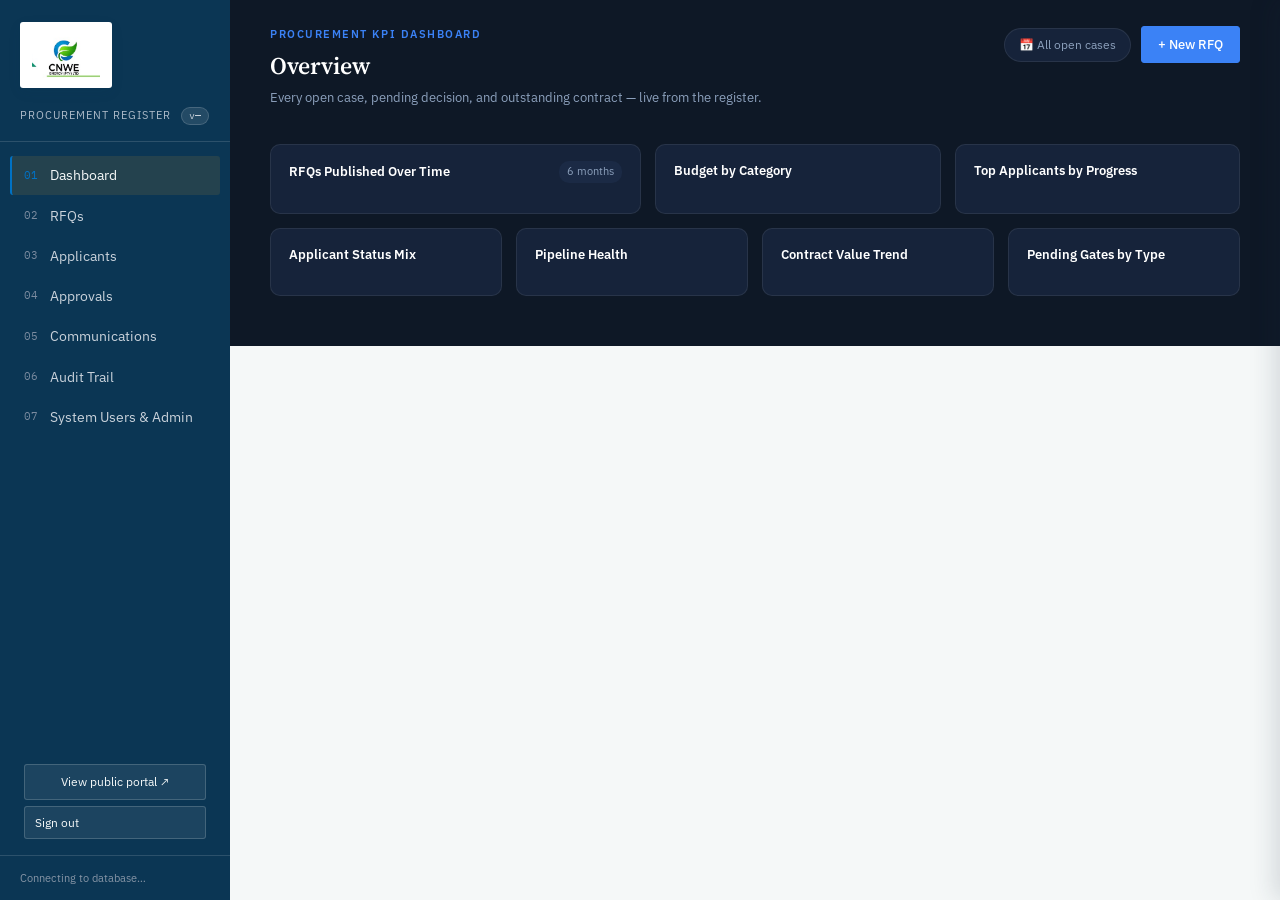
==== admin.html @ 1e057245 "Add files via upload" ====
<!DOCTYPE html>
<!-- RFQ Hub — version 2.5.0 (2026-08-01). See VERSION_INFO in the script for the full changelog. -->
<html lang="en">
<head>
<meta charset="UTF-8">
<meta name="viewport" content="width=device-width, initial-scale=1.0">
<link rel="preconnect" href="https://fonts.googleapis.com">
<link href="https://fonts.googleapis.com/css2?family=Source+Serif+4:opsz,wght@8..60,400;8..60,600;8..60,700&family=IBM+Plex+Sans:wght@400;500;600&family=IBM+Plex+Mono:wght@400;500&display=swap" rel="stylesheet">
<link rel="stylesheet" href="styles.css">
<link rel="manifest" href="manifest.json">
<link rel="icon" href="favicon-32.png">
<link rel="apple-touch-icon" href="apple-touch-icon.png">
<meta name="theme-color" content="#0B3654">
<title>CNWE Energy (Pty) Ltd — Admin Console</title>
</head>
<body>

<div id="app">
  <div class="sidebar" id="sidebar">
    <div class="brand">
      <div class="logo-plate"><img src="[data-uri]" alt="CNWE Energy logo"></div>
      <div class="sub">Procurement Register <span class="version-badge" id="version-badge" title="Loading changelog…">v—</span></div>
    </div>
    <nav class="tabs" id="tabs">
      <div class="tab active" data-view="dashboard"><span class="num">01</span><span class="label">Dashboard</span></div>
      <div class="tab" data-view="rfqs"><span class="num">02</span><span class="label">RFQs</span></div>
      <div class="tab" data-view="applicants"><span class="num">03</span><span class="label">Applicants</span></div>
      <div class="tab" data-view="approvals"><span class="num">04</span><span class="label">Approvals</span></div>
      <div class="tab" data-view="comms"><span class="num">05</span><span class="label">Communications</span></div>
      <div class="tab" data-view="audit"><span class="num">06</span><span class="label">Audit Trail</span></div>
      <div class="tab" data-view="employees"><span class="num">07</span><span class="label">System Users &amp; Admin</span></div>
    </nav>
    <div class="role-toggle">
      <a id="btn-public" href="index.html" target="_blank" rel="noopener" style="display:block; text-align:center; text-decoration:none;">View public portal ↗</a>
      <button id="install-btn-sidebar" style="display:none; margin-top:6px;" onclick="triggerInstall()">📥 Install as desktop app</button>
      <button id="btn-signout" style="margin-top:6px;">Sign out</button>
    </div>
    <div class="sidebar-foot" id="sidebar-foot">Connecting to database…</div>
  </div>

  <main id="admin-main">

    <!-- DASHBOARD -->
    <section class="view active" id="view-dashboard">
      <div class="kpi-dash">
        <div class="kd-topbar">
          <div>
            <div class="kd-eyebrow">Procurement KPI Dashboard</div>
            <h2 class="kd-title">Overview</h2>
            <div class="kd-desc">Every open case, pending decision, and outstanding contract — live from the register.</div>
          </div>
          <div style="display:flex; align-items:center; gap:10px;">
            <span class="kd-chip">📅 All open cases</span>
            <button class="btn gold" onclick="openNewRfq()">+ New RFQ</button>
          </div>
        </div>

        <div class="kd-stats" id="kd-stats"></div>

        <div class="kd-grid">
          <div class="kd-panel">
            <div class="kd-panel-head"><h4>RFQs Published Over Time</h4><span class="kd-tag">6 months</span></div>
            <div id="kd-bars"></div>
          </div>
          <div class="kd-panel">
            <div class="kd-panel-head"><h4>Budget by Category</h4></div>
            <div id="kd-donut1"></div>
          </div>
          <div class="kd-panel">
            <div class="kd-panel-head"><h4>Top Applicants by Progress</h4></div>
            <div id="kd-rank"></div>
          </div>
        </div>

        <div class="kd-grid2">
          <div class="kd-panel">
            <div class="kd-panel-head"><h4>Applicant Status Mix</h4></div>
            <div id="kd-donut2"></div>
          </div>
          <div class="kd-panel">
            <div class="kd-panel-head"><h4>Pipeline Health</h4></div>
            <div id="kd-gauge"></div>
          </div>
          <div class="kd-panel">
            <div class="kd-panel-head"><h4>Contract Value Trend</h4></div>
            <div id="kd-line"></div>
          </div>
          <div class="kd-panel">
            <div class="kd-panel-head"><h4>Pending Gates by Type</h4></div>
            <div id="kd-minibar"></div>
          </div>
        </div>
      </div>
    </section>

    <!-- RFQs -->
    <section class="view" id="view-rfqs">
      <div class="page-head">
        <div>
          <div class="eyebrow">Register</div>
          <h1>Requests for quotation</h1>
          <div class="desc">Each RFQ carries a controlled status — nothing here is free text.</div>
        </div>
        <button class="btn gold" onclick="openNewRfq()">+ New RFQ</button>
      </div>
      <div class="panel">
        <div class="panel-body" style="padding:0;">
          <table id="rfq-table"></table>
        </div>
      </div>
    </section>

    <!-- APPLICANTS (kanban) -->
    <section class="view" id="view-applicants">
      <div class="page-head">
        <div>
          <div class="eyebrow">Case pipeline</div>
          <h1>Applicant pipeline</h1>
          <div class="desc">Applicants move stage by stage — no one skips a gate without a recorded approval.</div>
        </div>
        <select id="rfq-filter" style="width:auto;" onchange="renderApplicants()"></select>
      </div>
      <div class="kanban-scroll">
        <div class="kanban" id="kanban"></div>
      </div>
    </section>

    <!-- APPROVALS -->
    <section class="view" id="view-approvals">
      <div class="page-head">
        <div>
          <div class="eyebrow">Decision gates</div>
          <h1>Approvals awaiting a decision-maker</h1>
          <div class="desc">The system can flag missing information and calculate scores — it never decides a winner on its own.</div>
        </div>
      </div>
      <div id="approvals-list"></div>
    </section>

    <!-- COMMUNICATIONS -->
    <section class="view" id="view-comms">
      <div class="page-head">
        <div>
          <div class="eyebrow">Templates</div>
          <h1>Automated communications</h1>
          <div class="desc">Every message merges the RFQ number, RFQ title, applicant name, business name and reference — and every regret or progression email requires approval before release.</div>
        </div>
      </div>
      <div id="comms-list"></div>

      <div class="page-head" style="margin-top:8px;">
        <div>
          <div class="eyebrow">Live activity</div>
          <h1 style="font-size:20px;">Email log</h1>
          <div class="desc" id="email-log-status">Every triggered email is logged here, whether or not real sending is configured yet.</div>
        </div>
      </div>
      <div class="panel">
        <div class="panel-body" style="padding:0;">
          <table id="email-log-table"></table>
        </div>
      </div>
    </section>

    <!-- AUDIT -->
    <section class="view" id="view-audit">
      <div class="page-head">
        <div>
          <div class="eyebrow">Immutable record</div>
          <h1>Audit trail</h1>
          <div class="desc">Every action is date- and time-stamped. Nothing here can be deleted — only superseded by a new entry.</div>
        </div>
        <button class="btn secondary" onclick="exportAudit()">Export as .txt</button>
      </div>
      <div class="panel"><div class="panel-body" id="audit-list"></div></div>
    </section>

    <!-- EMPLOYEES -->
    <section class="view" id="view-employees">
      <div class="page-head">
        <div>
          <div class="eyebrow">Access control</div>
          <h1>System Users &amp; Admin</h1>
          <div class="desc">Manage who can sign in and what they can do. More admin tools will live here over time.</div>
        </div>
      </div>
      <div class="panel">
        <div class="panel-head"><h3>Employee Access</h3><button class="btn gold small" onclick="openAddEmployee()">+ Add employee</button></div>
        <div class="panel-body" style="padding:0 18px 12px 18px; font-size:12.5px; color:var(--ink-3);">Everyone below can sign in to the admin console. What they can actually do depends on the permissions ticked per person — no permissions means read-only access. Only a super admin can add, edit, or remove employees.</div>
        <div class="panel-body" style="padding:0;">
          <table id="employees-table"></table>
        </div>
      </div>
    </section>

  </main>

  <!-- ================= LOGIN ================= -->
  <div id="login-view" style="width:100%; min-height:100vh; align-items:center; justify-content:center; background:#0E1826;">
    <div class="login-card">
      <div class="logo-plate" style="margin-bottom:14px;"><img src="" alt="" id="login-logo-slot"></div>
      <h2 class="serif" style="margin:0 0 4px 0; font-size:20px; color:#fff;">Staff sign in</h2>
      <div style="font-size:12.5px; color:#8CA0BC; margin-bottom:18px;">RFQ Hub admin console — authorised procurement staff only.</div>
      <label style="color:#C9D2DB;">Email</label>
      <input type="text" id="login-email" placeholder="you@company.com" autocomplete="username">
      <label style="color:#C9D2DB;">Password</label>
      <input type="password" id="login-password" placeholder="••••••••" autocomplete="current-password">
      <div id="login-error" style="display:none; color:#F87171; font-size:12px; margin-top:10px;"></div>
      <button class="btn gold" id="login-submit-btn" style="width:100%; margin-top:16px;" onclick="acknowledgePopiaThenSubmit()">Sign in</button>
      <a class="btn secondary" style="display:block; width:100%; margin-top:8px; background:transparent; border-color:rgba(255,255,255,0.18); color:#C9D2DB; text-align:center; text-decoration:none; box-sizing:border-box;" href="index.html">← Back to public portal</a>
      <button class="btn secondary" id="install-btn-login" style="display:none; width:100%; margin-top:8px; background:transparent; border-color:rgba(255,255,255,0.18); color:#C9D2DB;" onclick="triggerInstall()">📥 Install as desktop app</button>
    </div>

  </div>
</div>

<div class="overlay" id="overlay" onclick="closeAll()"></div>

<div class="modal" id="modal-popia-signin">
  <div class="modal-head"><h3>Your information is protected</h3><button class="drawer-close" style="position:static;" onclick="closeAll()">✕</button></div>
  <div class="modal-body" style="font-size:13px; color:var(--ink-2); line-height:1.6;">
    <p style="margin-top:0;">This admin console processes personal information relating to tender applicants and staff — including names, contact details, submitted documents, and records of decisions and system activity.</p>
    <p style="margin-bottom:0;">All information is handled in accordance with South Africa's <strong>Protection of Personal Information Act (POPIA)</strong>. Access is restricted to authorised staff, and every action in this system is logged for accountability.</p>
  </div>
  <div class="modal-foot">
    <button class="btn gold" onclick="acknowledgePopia('signin')">I understand — continue</button>
  </div>
</div>

<div class="drawer" id="applicant-drawer">
  <div class="drawer-head">
    <button class="drawer-close" onclick="closeAll()">✕</button>
    <div class="eyebrow" id="ad-ref"></div>
    <h2 class="serif" id="ad-business" style="margin:2px 0 4px 0; font-size:19px;"></h2>
    <div id="ad-status"></div>
  </div>
  <div class="drawer-body">
    <h3 style="font-size:13px; text-transform:uppercase; letter-spacing:0.06em; color:var(--ink-3); margin-bottom:8px;">Case details</h3>
    <div id="ad-fields"></div>

    <h3 style="font-size:13px; text-transform:uppercase; letter-spacing:0.06em; color:var(--ink-3); margin:22px 0 4px 0;">Documents submitted</h3>
    <div id="ad-docs"></div>

    <h3 style="font-size:13px; text-transform:uppercase; letter-spacing:0.06em; color:var(--ink-3); margin:22px 0 4px 0;">Advance stage</h3>
    <div id="ad-actions" style="display:flex; gap:8px; flex-wrap:wrap; margin-bottom:8px;"></div>

    <h3 style="font-size:13px; text-transform:uppercase; letter-spacing:0.06em; color:var(--ink-3); margin:22px 0 4px 0;">Status history</h3>
    <div class="timeline" id="ad-timeline"></div>
  </div>
</div>

<div class="modal" id="modal-newrfq">
  <div class="modal-head"><h3 id="nr-modal-title">New RFQ record</h3><button class="drawer-close" style="position:static;" onclick="closeAll()">✕</button></div>
  <div class="modal-body">
    <label>Title</label>
    <input type="text" id="nr-title" placeholder="e.g. Supply of office furniture — regional offices">
    <label>Category</label>
    <input type="text" id="nr-category" placeholder="e.g. Goods, Works, Services">
    <label>Estimated budget (ZAR)</label>
    <input type="number" id="nr-budget" placeholder="e.g. 450000">
    <div style="display:flex; gap:12px;">
      <div style="flex:1;"><label>Opens</label><input type="date" id="nr-open"></div>
      <div style="flex:1;"><label>Closes</label><input type="date" id="nr-close"></div>
    </div>
    <label>Scope summary</label>
    <textarea id="nr-desc" placeholder="Short public-facing description of what's being procured"></textarea>

    <label>Required documents</label>
    <div style="font-size:11.5px; color:var(--ink-3); margin:-2px 0 8px 0;">These are shown to tenderers on the public listing before they apply, and they'll be asked to upload each one with their application.</div>
    <div id="nr-doclist"></div>
    <div style="display:flex; gap:8px; margin-top:6px;">
      <input type="text" id="nr-doc-input" placeholder="e.g. Tax clearance certificate" style="flex:1;">
      <label style="display:flex; align-items:center; gap:5px; margin:0; white-space:nowrap; font-weight:400;"><input type="checkbox" id="nr-doc-mandatory" checked style="width:auto;"> Mandatory</label>
      <button type="button" class="btn secondary small" onclick="addDocRequirement()">Add</button>
    </div>

    <label>Tender documents</label>
    <div style="font-size:11.5px; color:var(--ink-3); margin:-2px 0 8px 0;">Reference material for tenderers — specifications, drawings, terms, etc. Publicly downloadable once the RFQ is published.</div>
    <div id="nr-attachlist"></div>
    <label class="upload-btn" style="display:inline-block; margin-top:4px;">Choose file to attach<input type="file" id="nr-attach-input" onchange="handleRfqAttachment(this)" style="display:none;"></label>

    <div style="margin-top:14px; padding:10px 12px; background:var(--paper-2); border-radius:var(--radius); font-size:12px; color:var(--ink-2);" id="nr-modal-note">
      This record is created as <strong>Draft</strong>. Publishing requires sign-off from the Procurement Manager or delegated authority — recorded as a decision gate.
    </div>
  </div>
  <div class="modal-foot">
    <button class="btn secondary" onclick="closeAll()">Cancel</button>
    <button class="btn gold" id="nr-save-btn" onclick="createRfq()">Save as Draft</button>
  </div>
</div>

<div class="modal" id="modal-approval">
  <div class="modal-head"><h3 id="ap-title">Record a decision</h3><button class="drawer-close" style="position:static;" onclick="closeAll()">✕</button></div>
  <div class="modal-body">
    <div id="ap-context" style="font-size:12.5px; color:var(--ink-3); margin-bottom:10px;"></div>
    <label>Decision-maker</label>
    <input type="text" id="ap-name" placeholder="Full name">
    <label>Role</label>
    <input type="text" id="ap-role" placeholder="e.g. Procurement Manager">
    <label>Conflict-of-interest declaration</label>
    <select id="ap-coi">
      <option value="None declared">None declared</option>
      <option value="Declared — recused">Declared — recused</option>
    </select>
    <label>Reason / comments</label>
    <textarea id="ap-comment" placeholder="Why this decision is being made"></textarea>
  </div>
  <div class="modal-foot">
    <button class="btn secondary" onclick="closeAll()">Cancel</button>
    <button class="btn danger" id="ap-reject-btn" onclick="submitApproval(false)">Reject / Regret</button>
    <button class="btn gold" id="ap-approve-btn" onclick="submitApproval(true)">Approve</button>
  </div>
</div>

<div class="modal" id="modal-employee">
  <div class="modal-head"><h3 id="emp-modal-title">Add employee</h3><button class="drawer-close" style="position:static;" onclick="closeAll()">✕</button></div>
  <div class="modal-body">
    <label>Full name</label>
    <input type="text" id="emp-name" placeholder="e.g. Thandiwe Mokoena">
    <label>Email address</label>
    <input type="text" id="emp-email" placeholder="name@cnwe-energy.co.za">
    <label>Position</label>
    <input type="text" id="emp-position" placeholder="e.g. Procurement Officer">
    <label>Permissions</label>
    <div style="display:flex; flex-direction:column; gap:8px; margin-top:6px; font-size:13px;">
      <label style="display:flex; align-items:center; gap:8px; margin:0; font-weight:400;"><input type="checkbox" id="emp-perm-rfqs" style="width:auto;"> Manage RFQs — create and edit tenders (not publish)</label>
      <label style="display:flex; align-items:center; gap:8px; margin:0; font-weight:400;"><input type="checkbox" id="emp-perm-publish" style="width:auto;"> Approve & Publish RFQs</label>
      <label style="display:flex; align-items:center; gap:8px; margin:0; font-weight:400;"><input type="checkbox" id="emp-perm-screen" style="width:auto;"> Screen & Validate Applicants</label>
      <label style="display:flex; align-items:center; gap:8px; margin:0; font-weight:400;"><input type="checkbox" id="emp-perm-evaluate" style="width:auto;"> Evaluate & Approve Applicants</label>
      <label style="display:flex; align-items:center; gap:8px; margin:0; font-weight:400;"><input type="checkbox" id="emp-perm-contracts" style="width:auto;"> Manage Contracts</label>
      <label style="display:flex; align-items:center; gap:8px; margin:0; font-weight:400;"><input type="checkbox" id="emp-perm-docs" style="width:auto;"> Review Documents & Comments</label>
      <label style="display:flex; align-items:center; gap:8px; margin:0; font-weight:400;"><input type="checkbox" id="emp-perm-audit" style="width:auto;"> View Audit Trail</label>
    </div>
    <div style="margin-top:12px; padding:10px 12px; background:var(--paper-2); border-radius:var(--radius); font-size:12px; color:var(--ink-2);">
      Nothing ticked means read-only access — they can sign in and view the console, but can't take any action.
    </div>
  </div>
  <div class="modal-foot">
    <button class="btn secondary" onclick="closeAll()">Cancel</button>
    <button class="btn danger" id="emp-remove-btn" style="display:none;" onclick="removeEmployee()">Remove employee</button>
    <button class="btn gold" id="emp-save-btn" onclick="saveEmployee()">Save</button>
  </div>
</div>

<div class="modal" id="modal-temp-password">
  <div class="modal-head"><h3>Employee added</h3><button class="drawer-close" style="position:static;" onclick="closeAll()">✕</button></div>
  <div class="modal-body">
    <div style="font-size:13px; color:var(--ink-2); margin-bottom:12px;">Share this temporary password with <span id="tp-name" style="font-weight:600;"></span> so they can sign in. They won't be able to see it again after you close this.</div>
    <div style="display:flex; gap:8px; align-items:center;">
      <input type="text" id="tp-password" readonly style="font-family:'IBM Plex Mono',monospace; font-weight:600;">
      <button class="btn secondary small" onclick="copyTempPassword()">Copy</button>
    </div>
  </div>
  <div class="modal-foot">
    <button class="btn gold" onclick="closeAll()">Done</button>
  </div>
</div>


<div id="toast-wrap"></div>

<script src="https://cdn.jsdelivr.net/npm/@supabase/supabase-js@2/dist/umd/supabase.js"></script>
<script src="app.js"></script>
<script>initAdminPage();</script>
</body>
</html>
---- styles.css ----
:root{
    --paper:#F5F8F8;
    --paper-2:#E9F1F1;
    --ink:#0B3654;
    --ink-2:#1E5878;
    --ink-3:#5D7B8A;
    --line:#D5E2E3;
    --gold:#0072C5;
    --gold-bg:#DCEBF8;
    --sage:#159C57;
    --sage-bg:#DEF2E6;
    --rust:#B80E0A;
    --rust-bg:#F6DEDC;
    --white:#FFFFFF;
    --radius:3px;
    --shadow: 0 1px 2px rgba(11,54,84,0.07), 0 4px 14px rgba(11,54,84,0.07);
  }
  *{box-sizing:border-box;}
  html,body{margin:0;padding:0;}
  body{
    background:var(--paper);
    color:var(--ink);
    font-family:'IBM Plex Sans', sans-serif;
    font-size:14px;
    line-height:1.5;
    -webkit-font-smoothing:antialiased;
  }
  h1,h2,h3,.serif{font-family:'Source Serif 4', serif;}
  .mono{font-family:'IBM Plex Mono', monospace; letter-spacing:0.01em;}
  a{color:inherit;}
  button{font-family:inherit;cursor:pointer;}
  ::selection{background:var(--gold-bg);}

  /* ---------- layout shell ---------- */
  #app{display:flex; min-height:100vh;}
  .sidebar{
    width:230px; flex-shrink:0;
    background:var(--ink); color:var(--paper);
    display:flex; flex-direction:column;
    position:sticky; top:0; height:100vh;
  }
  .brand{
    padding:22px 20px 16px 20px;
    border-bottom:1px solid rgba(245,248,248,0.14);
  }
  .brand .seal{
    width:34px;height:34px;border:1.5px solid var(--gold);border-radius:50%;
    display:flex;align-items:center;justify-content:center;
    font-family:'Source Serif 4',serif;font-weight:700;color:var(--gold);font-size:15px;
    margin-bottom:10px;
  }
  .brand .logo-plate{
    background:var(--white); border-radius:var(--radius); padding:10px 12px;
    display:inline-block; margin-bottom:10px; box-shadow:var(--shadow);
  }
  .brand .logo-plate img{display:block; height:46px; width:auto;}
  .brand .name{font-family:'Source Serif 4',serif; font-size:19px; font-weight:600; letter-spacing:0.01em;}
  .brand .sub{font-size:11px; color:#AEBBC9; text-transform:uppercase; letter-spacing:0.09em; margin-top:3px;}
  .version-badge{
    display:inline-block; font-family:'IBM Plex Mono',monospace; font-size:9.5px; letter-spacing:0;
    text-transform:none; background:rgba(255,255,255,0.1); color:#C9D2DB; border:1px solid rgba(255,255,255,0.16);
    border-radius:9px; padding:1px 7px; margin-left:6px; cursor:default; vertical-align:middle;
  }
  .pbanner{background:var(--white); padding:14px 8vw; border-bottom:3px solid #93C36F;}
  .pbanner img{display:block; max-width:420px; width:100%; height:auto;}

  nav.tabs{padding:14px 10px; flex:1;}
  nav.tabs .tab{
    display:flex; align-items:center; gap:10px;
    padding:9px 12px; margin-bottom:2px;
    border-radius:var(--radius); color:#C9D2DB; font-size:13.5px;
    border-left:2px solid transparent;
  }
  nav.tabs .tab .num{font-family:'IBM Plex Mono',monospace; font-size:10.5px; color:#7C8CA0; width:16px;}
  nav.tabs .tab:hover{background:rgba(245,248,248,0.06); color:var(--paper); cursor:pointer;}
  nav.tabs .tab.active{background:rgba(169,129,47,0.16); color:var(--paper); border-left-color:var(--gold);}
  nav.tabs .tab.active .num{color:var(--gold);}

  .sidebar-foot{padding:14px 20px; border-top:1px solid rgba(245,248,248,0.14); font-size:11px; color:#8695A6;}
  .role-toggle{padding:12px 14px; margin:0 10px 4px 10px;}
  .role-toggle button, .role-toggle a{
    width:100%; padding:8px 10px; background:rgba(245,248,248,0.07); border:1px solid rgba(245,248,248,0.18);
    color:var(--paper); border-radius:var(--radius); font-size:12px; text-align:left; box-sizing:border-box;
  }
  .role-toggle button:hover, .role-toggle a:hover{background:rgba(245,248,248,0.14);}

  main{flex:1; min-width:0; padding:30px 40px 60px 40px;}
  .view{display:none;}
  .view.active{display:block;}

  .page-head{display:flex; justify-content:space-between; align-items:flex-end; margin-bottom:22px; flex-wrap:wrap; gap:12px;}
  .page-head h1{font-size:26px; margin:0 0 4px 0; font-weight:600;}
  .page-head .desc{color:var(--ink-3); font-size:13px; max-width:560px;}
  .eyebrow{font-size:11px; text-transform:uppercase; letter-spacing:0.12em; color:var(--gold); font-weight:600; margin-bottom:4px;}

  .btn{
    padding:9px 16px; border-radius:var(--radius); border:1px solid var(--ink);
    background:var(--ink); color:var(--paper); font-size:13px; font-weight:500;
  }
  .btn:hover{background:var(--ink-2);}
  .btn.secondary{background:transparent; color:var(--ink); border:1px solid var(--line);}
  .btn.secondary:hover{background:var(--paper-2);}
  .btn.danger{background:var(--rust); border-color:var(--rust);}
  .btn.danger:hover{background:#8C0B08;}
  .btn.gold{background:var(--gold); border-color:var(--gold); color:#FFF;}
  .btn.small{padding:6px 11px; font-size:12px;}
  .btn:disabled{opacity:0.45; cursor:not-allowed;}

  /* ---------- stat cards ---------- */
  .stat-row{display:grid; grid-template-columns:repeat(4,1fr); gap:14px; margin-bottom:28px;}
  .stat-card{
    background:var(--white); border:1px solid var(--line); border-radius:var(--radius);
    padding:16px 18px; box-shadow:var(--shadow);
  }
  .stat-card .n{font-family:'Source Serif 4',serif; font-size:28px; font-weight:600;}
  .stat-card .l{font-size:11.5px; color:var(--ink-3); text-transform:uppercase; letter-spacing:0.07em; margin-top:2px;}

  /* ---------- panels / cards ---------- */
  .panel{background:var(--white); border:1px solid var(--line); border-radius:var(--radius); box-shadow:var(--shadow); margin-bottom:24px;}
  .panel-head{padding:14px 18px; border-bottom:1px solid var(--line); display:flex; justify-content:space-between; align-items:center;}
  .panel-head h3{margin:0; font-size:15.5px; font-weight:600;}
  .panel-body{padding:18px;}

  table{width:100%; border-collapse:collapse; font-size:13px;}
  th{text-align:left; font-size:10.5px; text-transform:uppercase; letter-spacing:0.06em; color:var(--ink-3); padding:8px 14px; border-bottom:1px solid var(--line);}
  td{padding:11px 14px; border-bottom:1px solid var(--paper-2); vertical-align:middle;}
  tr.rowlink:hover{background:var(--paper-2); cursor:pointer;}
  .ref{color:var(--ink-3);}

  .badge{
    display:inline-block; padding:3px 9px; border-radius:20px; font-size:11px; font-weight:500;
    border:1px solid transparent; white-space:nowrap;
  }
  .badge.gold{background:var(--gold-bg); color:#0B4E7A; border-color:#A9CDE8;}
  .badge.sage{background:var(--sage-bg); color:#0F6B3D; border-color:#A9DDBC;}
  .badge.rust{background:var(--rust-bg); color:#8A0B08; border-color:#E5B6B2;}
  .badge.ink{background:#E7EEF1; color:var(--ink-2); border-color:#C7D9DC;}

  /* ---------- kanban ---------- */
  .kanban-scroll{overflow-x:auto; padding-bottom:6px;}
  .kanban{display:flex; gap:14px; min-width:max-content;}
  .kcol{width:230px; flex-shrink:0;}
  .kcol-head{
    font-size:11px; text-transform:uppercase; letter-spacing:0.06em; color:var(--ink-3);
    padding:0 4px 8px 4px; border-bottom:2px solid var(--line); margin-bottom:10px; display:flex; justify-content:space-between;
  }
  .kcard{
    background:var(--white); border:1px solid var(--line); border-left:3px solid var(--gold);
    border-radius:var(--radius); padding:11px 12px; margin-bottom:9px; box-shadow:var(--shadow);
  }
  .kcard:hover{border-left-color:var(--ink);}
  .kcard .biz{font-weight:600; font-size:13px; margin-bottom:2px;}
  .kcard .ref{font-size:10.5px;}
  .kcard.unsuccessful{border-left-color:var(--rust); opacity:0.75;}
  .kcard.awarded{border-left-color:var(--sage);}

  /* Below ~768px (phones, small tablets): stages stack vertically full-width
     instead of scrolling sideways through 15 narrow columns. */
  @media (max-width: 768px){
    .kanban-scroll{overflow-x:visible;}
    .kanban{flex-direction:column; min-width:0; gap:4px;}
    .kcol{width:100%;}
    .kcol-head{
      cursor:pointer; margin-bottom:0; padding:10px 4px; border-bottom:1px solid var(--line);
      background:var(--paper-2); border-radius:var(--radius); align-items:center;
    }
    .kcol-head::after{content:'▾'; font-size:10px; color:var(--ink-3); margin-left:6px;}
    .kcol.collapsed .kcol-head::after{content:'▸';}
    .kcol-cards{padding-top:10px;}
    .kcol.collapsed .kcol-cards{display:none;}
  }

  /* ---------- drawer ---------- */
  .overlay{position:fixed; inset:0; background:rgba(27,42,58,0.35); display:none; z-index:50;}
  .overlay.active{display:block;}
  .drawer{
    position:fixed; top:0; right:0; height:100vh; width:460px; max-width:92vw;
    background:var(--paper); border-left:1px solid var(--line); z-index:60;
    transform:translateX(100%); transition:transform 0.25s ease; overflow-y:auto;
    box-shadow:-6px 0 24px rgba(27,42,58,0.15);
  }
  .drawer.active{transform:translateX(0);}
  .drawer-head{padding:20px 22px 14px 22px; border-bottom:1px solid var(--line); position:sticky; top:0; background:var(--paper); z-index:2;}
  .drawer-close{position:absolute; top:18px; right:18px; background:none; border:none; font-size:20px; color:var(--ink-3);}
  .drawer-body{padding:18px 22px 40px 22px;}
  .field-row{display:flex; justify-content:space-between; padding:7px 0; border-bottom:1px dashed var(--line); font-size:12.5px;}
  .field-row .k{color:var(--ink-3);}

  .timeline{margin-top:6px;}
  .tl-item{display:flex; gap:12px; padding:10px 0; border-bottom:1px solid var(--paper-2);}
  .tl-dot{width:8px;height:8px;border-radius:50%;background:var(--gold); margin-top:5px; flex-shrink:0;}
  .tl-item.approved .tl-dot{background:var(--sage);}
  .tl-item.rejected .tl-dot{background:var(--rust);}
  .tl-body .action{font-weight:500; font-size:13px;}
  .tl-body .meta{font-size:11px; color:var(--ink-3); margin-top:1px;}
  .tl-body .note{font-size:12px; color:var(--ink-2); margin-top:3px; font-style:italic;}

  /* ---------- modal ---------- */
  .modal{
    position:fixed; top:50%; left:50%; transform:translate(-50%,-50%);
    width:520px; max-width:92vw; max-height:86vh; overflow-y:auto;
    background:var(--white); border-radius:var(--radius); box-shadow:0 20px 60px rgba(27,42,58,0.3);
    z-index:70; display:none;
  }
  .modal.active{display:block;}
  .modal-head{padding:18px 22px; border-bottom:1px solid var(--line); display:flex; justify-content:space-between; align-items:center;}
  .modal-head h3{margin:0; font-size:16px;}
  .modal-body{padding:20px 22px;}
  .modal-foot{padding:16px 22px; border-top:1px solid var(--line); display:flex; justify-content:flex-end; gap:10px;}

  label{display:block; font-size:12px; color:var(--ink-2); margin-bottom:4px; margin-top:14px; font-weight:500;}
  label:first-child{margin-top:0;}
  input[type=text], input[type=date], input[type=number], textarea, select{
    width:100%; padding:9px 11px; border:1px solid var(--line); border-radius:var(--radius);
    font-family:inherit; font-size:13px; background:var(--paper); color:var(--ink);
  }
  textarea{resize:vertical; min-height:60px;}
  input:focus, textarea:focus, select:focus{outline:2px solid var(--gold); outline-offset:1px; background:var(--white);}

  /* ---------- toast ---------- */
  #toast-wrap{position:fixed; bottom:22px; right:22px; z-index:100; display:flex; flex-direction:column; gap:8px;}
  .toast{
    background:var(--ink); color:var(--paper); padding:12px 16px; border-radius:var(--radius);
    font-size:12.5px; box-shadow:var(--shadow); max-width:340px; border-left:3px solid var(--gold);
    animation:slidein 0.25s ease;
  }
  .toast .tt{font-weight:600; margin-bottom:2px;}
  @keyframes slidein{from{opacity:0; transform:translateY(6px);} to{opacity:1; transform:translateY(0);}}

  /* ---------- approvals list ---------- */
  .approval-card{background:var(--white); border:1px solid var(--line); border-left:3px solid var(--gold); border-radius:var(--radius); padding:15px 18px; margin-bottom:12px; box-shadow:var(--shadow);}
  .approval-card .gate{font-size:10.5px; text-transform:uppercase; letter-spacing:0.06em; color:var(--gold); font-weight:600;}
  .approval-card .subject{font-family:'Source Serif 4',serif; font-size:16px; margin:3px 0 6px 0;}
  .approval-card .meta{font-size:12px; color:var(--ink-3);}
  .approval-card .actions{margin-top:12px; display:flex; gap:8px;}

  /* ---------- comms ---------- */
  .comm-card{background:var(--white); border:1px solid var(--line); border-radius:var(--radius); padding:15px 18px; margin-bottom:11px;}
  .comm-card .trig{font-size:10.5px; text-transform:uppercase; letter-spacing:0.06em; color:var(--ink-3);}
  .comm-card .subj{font-weight:600; font-size:13.5px; margin:3px 0 5px 0;}
  .comm-card .bodytext{font-size:12.5px; color:var(--ink-2); border-left:2px solid var(--paper-2); padding-left:10px;}

  /* ---------- document requirements ---------- */
  .docreq-row{display:flex; align-items:center; justify-content:space-between; gap:8px; padding:7px 10px; background:var(--paper-2); border-radius:var(--radius); margin-bottom:6px; font-size:12.5px;}
  .docreq-row .rm{background:none; border:none; color:var(--rust); font-size:15px; line-height:1; padding:2px 4px;}
  .doclist-public{margin:0 0 16px 0; padding:0; list-style:none;}
  .doclist-public li{display:flex; align-items:center; gap:8px; padding:6px 0; border-bottom:1px solid var(--paper-2); font-size:12.5px;}
  .doclist-public li .dot{width:5px;height:5px;border-radius:50%;background:var(--ink-3); flex-shrink:0;}
  .upload-row{display:flex; align-items:center; justify-content:space-between; gap:10px; padding:9px 11px; border:1px solid var(--line); border-radius:var(--radius); margin-bottom:8px; background:var(--paper);}
  .upload-row .dname{font-size:12.5px;}
  .upload-row .dname .req{color:var(--rust); font-size:10.5px; margin-left:5px;}
  .upload-row .fname{font-size:11px; color:var(--sage); font-family:'IBM Plex Mono',monospace;}
  .upload-row input[type=file]{display:none;}
  .upload-row label.upload-btn{margin:0; display:inline-block; padding:5px 10px; border:1px solid var(--line); border-radius:var(--radius); font-size:11.5px; cursor:pointer; background:var(--white); font-weight:500; color:var(--ink-2);}
  .upload-row.done{border-color:#A9DDBC; background:var(--sage-bg);}
  .doc-check{display:flex; align-items:center; justify-content:space-between; padding:6px 0 4px 0; font-size:12.5px;}
  .doc-check-block{border-bottom:1px dashed var(--line); padding-bottom:6px; margin-bottom:2px;}
  .doc-check-block:last-child{border-bottom:none;}
  .doc-comments{margin-top:4px;}
  .doc-comment-item{background:var(--paper-2); border-radius:var(--radius); padding:6px 9px; margin-bottom:5px;}
  .doc-comment-item .dc-text{font-size:12px; color:var(--ink); line-height:1.4;}
  .doc-comment-item .dc-meta{font-size:10px; color:var(--ink-3); margin-top:2px; text-transform:uppercase; letter-spacing:0.04em;}
  .dc-empty{font-size:11.5px; color:var(--ink-3); margin-bottom:6px;}
  .doc-comment-add{display:flex; gap:6px; margin-top:4px;}
  .doc-comment-input{flex:1; padding:5px 8px; border:1px solid var(--line); border-radius:var(--radius); font-size:11.5px; background:var(--paper); color:var(--ink); font-family:inherit;}
  .doc-comment-input:focus{outline:1.5px solid var(--gold); background:var(--white);}

  /* ---------- audit ---------- */
  .audit-row{display:flex; gap:14px; padding:10px 0; border-bottom:1px solid var(--paper-2); font-size:12.5px;}
  .audit-row .ts{font-family:'IBM Plex Mono',monospace; color:var(--ink-3); font-size:11px; width:132px; flex-shrink:0;}
  .audit-row .who{color:var(--ink-3);}

  /* ---------- public portal ---------- */
  #public-view{background:var(--paper);}
  .pheader{
    background:var(--ink); color:var(--paper); padding:34px 8vw 30px 8vw;
  }
  .pheader .seal{width:38px;height:38px;border:1.5px solid var(--gold);border-radius:50%;display:flex;align-items:center;justify-content:center;font-family:'Source Serif 4',serif;font-weight:700;color:var(--gold);margin-bottom:14px;}
  .pheader h1{font-size:30px; margin:0 0 6px 0;}
  .pheader p{color:#C4CFDA; max-width:520px; font-size:13.5px; margin:0;}
  .pbody{padding:30px 8vw 60px 8vw;}
  .prfq-card{background:var(--white); border:1px solid var(--line); border-radius:var(--radius); box-shadow:var(--shadow); padding:20px 22px; margin-bottom:16px;}
  .prfq-card h3{margin:0 0 6px 0; font-size:17px;}
  .prfq-card .meta{font-size:12px; color:var(--ink-3); margin-bottom:10px;}
  .prfq-card .desc{font-size:13px; color:var(--ink-2); margin-bottom:14px;}

  .top-role-bar{background:var(--gold-bg); border-bottom:1px solid #A9CDE8; padding:8px 40px; font-size:12px; color:#0B4E7A; display:flex; justify-content:space-between; align-items:center;}
  .top-role-bar button, .top-role-bar a{background:none; border:1px solid #6FA9D6; color:#0B4E7A; padding:4px 10px; border-radius:var(--radius); font-size:11.5px; text-decoration:none;}

  #login-view{display:none;}
  #login-view.active{display:flex;}
  .login-card{
    width:340px; max-width:88vw; background:#16233A; border:1px solid rgba(255,255,255,0.08);
    border-radius:10px; padding:28px 26px; box-shadow:0 20px 60px rgba(0,0,0,0.4);
  }
  .login-card label{color:#C9D2DB; margin-top:12px;}
  .login-card label:first-of-type{margin-top:0;}
  .login-card input{background:#0E1826; border:1px solid rgba(255,255,255,0.14); color:#EAEFF6;}
  .login-card input:focus{outline:1.5px solid var(--gold); background:#111D2E;}
  .login-card .logo-plate{background:#fff; display:inline-block; padding:8px 10px; border-radius:6px;}
  .login-card .logo-plate img{height:34px; display:block;}

  .empty-state{text-align:center; padding:40px 20px; color:var(--ink-3); font-size:13px;}

  /* ============================================================
     KPI DASHBOARD (dark theme, scoped — dashboard tab only)
     ============================================================ */
  .kpi-dash{
    --kd-bg:#0E1826; --kd-card:#16233A; --kd-card-2:#1B2A45; --kd-border:rgba(255,255,255,0.08);
    --kd-text:#EAEFF6; --kd-dim:#8CA0BC; --kd-grid:rgba(255,255,255,0.07);
    --kd-blue:#3B82F6; --kd-green:#22C55E; --kd-purple:#A855F7; --kd-orange:#F59E0B;
    --kd-teal:#14B8A6; --kd-pink:#EC4899; --kd-red:#F87171; --kd-yellow:#FACC15;
    background:var(--kd-bg); color:var(--kd-text);
    margin:-30px -40px -60px -40px; padding:26px 40px 50px 40px;
    font-family:'IBM Plex Sans', sans-serif;
  }
  .kpi-dash .kd-topbar{display:flex; justify-content:space-between; align-items:flex-start; margin-bottom:22px; flex-wrap:wrap; gap:14px;}
  .kpi-dash .kd-eyebrow{font-size:11px; text-transform:uppercase; letter-spacing:0.14em; color:var(--kd-blue); font-weight:600; margin-bottom:5px;}
  .kpi-dash h2.kd-title{font-family:'Source Serif 4',serif; font-size:24px; font-weight:600; margin:0 0 4px 0; color:#fff;}
  .kpi-dash .kd-desc{font-size:12.5px; color:var(--kd-dim);}
  .kpi-dash .kd-chip{background:var(--kd-card); border:1px solid var(--kd-border); border-radius:20px; padding:7px 14px; font-size:12px; color:var(--kd-dim); display:inline-flex; align-items:center; gap:6px;}
  .kpi-dash .btn.gold{background:var(--kd-blue); border-color:var(--kd-blue);}
  .kpi-dash .btn.gold:hover{background:#2f6fe0;}

  .kd-stats{display:grid; grid-template-columns:repeat(4,1fr); gap:14px; margin-bottom:16px;}
  .kd-stat{background:var(--kd-card); border:1px solid var(--kd-border); border-radius:10px; padding:16px 18px; position:relative; overflow:hidden;}
  .kd-stat .kd-icon{width:38px; height:38px; border-radius:10px; display:flex; align-items:center; justify-content:center; margin-bottom:12px;}
  .kd-stat .kd-icon svg{width:19px; height:19px;}
  .kd-stat .kd-n{font-family:'Source Serif 4',serif; font-size:25px; font-weight:600; color:#fff; line-height:1.1;}
  .kd-stat .kd-l{font-size:11.5px; color:var(--kd-dim); margin:2px 0 8px 0; text-transform:uppercase; letter-spacing:0.05em;}
  .kd-stat .kd-delta{font-size:11.5px; display:flex; align-items:center; gap:4px;}
  .kd-stat .kd-delta.up{color:var(--kd-green);}
  .kd-stat .kd-delta.down{color:var(--kd-red);}
  .kd-stat .kd-delta .sub{color:var(--kd-dim); font-weight:400;}

  .kd-grid{display:grid; grid-template-columns:1.3fr 1fr 1fr; gap:14px; margin-bottom:14px;}
  .kd-grid2{display:grid; grid-template-columns:repeat(4,1fr); gap:14px;}
  .kd-panel{background:var(--kd-card); border:1px solid var(--kd-border); border-radius:10px; padding:16px 18px;}
  .kd-panel .kd-panel-head{display:flex; justify-content:space-between; align-items:center; margin-bottom:14px;}
  .kd-panel h4{margin:0; font-size:13px; font-weight:600; color:#fff;}
  .kd-panel .kd-tag{font-size:10.5px; background:var(--kd-card-2); color:var(--kd-dim); padding:3px 8px; border-radius:10px;}

  .kd-bar-chart{display:flex; align-items:flex-end; gap:10px; height:150px; padding-top:10px;}
  .kd-bar-col{flex:1; display:flex; flex-direction:column; align-items:center; justify-content:flex-end; height:100%;}
  .kd-bar-col .kd-bar{width:100%; max-width:30px; border-radius:5px 5px 0 0; background:linear-gradient(180deg, var(--kd-blue), #2451A8);}
  .kd-bar-col .kd-bar-label{font-size:10px; color:var(--kd-dim); margin-top:7px;}
  .kd-bar-col .kd-bar-val{font-size:9.5px; color:var(--kd-dim); margin-bottom:4px;}

  .kd-donut-wrap{display:flex; align-items:center; gap:16px;}
  .kd-donut-legend{display:flex; flex-direction:column; gap:8px; font-size:11.5px;}
  .kd-donut-legend .row{display:flex; align-items:center; gap:7px; color:var(--kd-dim);}
  .kd-donut-legend .dot{width:8px; height:8px; border-radius:50%; flex-shrink:0;}
  .kd-donut-legend .val{color:#fff; font-weight:500; margin-left:auto; padding-left:10px;}

  .kd-rank-row{display:flex; align-items:center; gap:10px; padding:8px 0; border-bottom:1px solid var(--kd-border); font-size:12px;}
  .kd-rank-row:last-child{border-bottom:none;}
  .kd-rank-row .kd-rank-dot{width:7px; height:7px; border-radius:50%; flex-shrink:0;}
  .kd-rank-row .kd-rank-name{flex:1; color:var(--kd-text); overflow:hidden; text-overflow:ellipsis; white-space:nowrap;}
  .kd-rank-row .kd-rank-score{color:#fff; font-weight:600; font-family:'IBM Plex Mono',monospace; font-size:11.5px;}
  .kd-rank-row .kd-rank-trend{font-size:11px; width:34px; text-align:right;}
  .kd-rank-row .kd-rank-trend.up{color:var(--kd-green);}
  .kd-rank-row .kd-rank-trend.flat{color:var(--kd-dim);}

  .kd-gauge-wrap{display:flex; flex-direction:column; align-items:center; justify-content:center;}
  .kd-gauge-n{font-family:'Source Serif 4',serif; font-size:22px; font-weight:600; color:#fff;}
  .kd-gauge-l{font-size:10.5px; color:var(--kd-dim); margin-top:2px;}
  .kd-gauge-delta{margin-top:8px; font-size:11px; color:var(--kd-green);}

  .kd-line-chart{width:100%; height:120px;}
  .kd-line-val{font-family:'Source Serif 4',serif; font-size:19px; color:#fff; font-weight:600;}

  .kd-minibar{display:flex; align-items:flex-end; gap:8px; height:90px;}
  .kd-minibar .col{flex:1; display:flex; flex-direction:column; align-items:center; justify-content:flex-end; height:100%;}
  .kd-minibar .b{width:100%; max-width:22px; border-radius:4px 4px 0 0;}
  .kd-minibar .lab{font-size:9px; color:var(--kd-dim); margin-top:5px; text-align:center;}

  @media (max-width: 1000px){
    .kd-grid{grid-template-columns:1fr; }
    .kd-grid2{grid-template-columns:repeat(2,1fr);}
    .kd-stats{grid-template-columns:repeat(2,1fr);}
  }

  @media (max-width: 900px){
    .stat-row{grid-template-columns:repeat(2,1fr);}
    .sidebar{width:64px;}
    .brand .name, .brand .sub, nav.tabs .tab span.label, .sidebar-foot, .role-toggle{display:none;}
    main{padding:22px 16px;}
  }
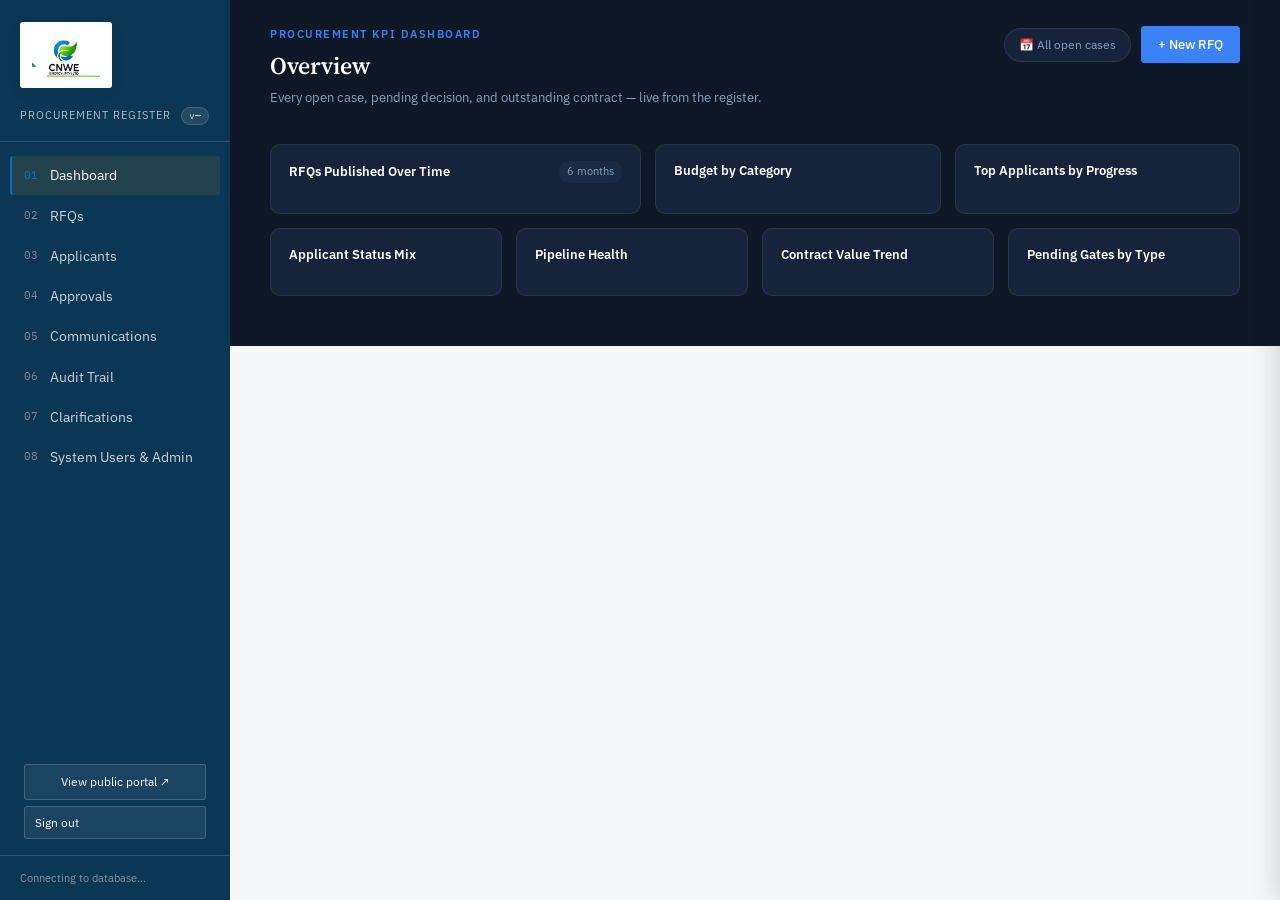
==== commit 059c45bb: "Add files via upload" ====
--- a/admin.html
+++ b/admin.html
@@ -28,7 +28,8 @@
       <div class="tab" data-view="approvals"><span class="num">04</span><span class="label">Approvals</span></div>
       <div class="tab" data-view="comms"><span class="num">05</span><span class="label">Communications</span></div>
       <div class="tab" data-view="audit"><span class="num">06</span><span class="label">Audit Trail</span></div>
-      <div class="tab" data-view="employees"><span class="num">07</span><span class="label">System Users &amp; Admin</span></div>
+      <div class="tab" data-view="clarifications"><span class="num">07</span><span class="label">Clarifications</span></div>
+      <div class="tab" data-view="employees"><span class="num">08</span><span class="label">System Users &amp; Admin</span></div>
     </nav>
     <div class="role-toggle">
       <a id="btn-public" href="index.html" target="_blank" rel="noopener" style="display:block; text-align:center; text-decoration:none;">View public portal ↗</a>
@@ -103,9 +104,37 @@
         </div>
         <button class="btn gold" onclick="openNewRfq()">+ New RFQ</button>
       </div>
+      <div style="display:flex; gap:10px; flex-wrap:wrap; margin-bottom:14px;">
+        <select id="rfq-filter-category" onchange="renderRfqs()" style="width:auto; min-width:160px;"><option value="all">All types</option></select>
+        <select id="rfq-filter-status" onchange="renderRfqs()" style="width:auto; min-width:160px;"><option value="all">All statuses</option></select>
+        <label style="display:flex; align-items:center; gap:6px; margin:0; font-weight:400; font-size:12.5px; color:var(--ink-2);">Closes after
+          <input type="date" id="rfq-filter-date-from" onchange="renderRfqs()" style="width:auto;">
+        </label>
+        <label style="display:flex; align-items:center; gap:6px; margin:0; font-weight:400; font-size:12.5px; color:var(--ink-2);">Closes before
+          <input type="date" id="rfq-filter-date-to" onchange="renderRfqs()" style="width:auto;">
+        </label>
+        <button class="btn secondary small" onclick="clearRfqFilters()">Clear filters</button>
+      </div>
       <div class="panel">
         <div class="panel-body" style="padding:0;">
           <table id="rfq-table"></table>
+        </div>
+      </div>
+    </section>
+
+    <!-- CLARIFICATIONS -->
+    <section class="view" id="view-clarifications">
+      <div class="page-head">
+        <div>
+          <div class="eyebrow">Q&amp;A</div>
+          <h1>Requests for clarification</h1>
+          <div class="desc">Questions from prospective bidders. Answer privately to just them, or publish so every current and future bidder on that tender sees the same information.</div>
+        </div>
+        <select id="clar-filter-rfq" onchange="renderClarifications()" style="width:auto; min-width:220px;"><option value="all">All RFQs</option></select>
+      </div>
+      <div class="panel">
+        <div class="panel-body" style="padding:0;">
+          <table id="clar-table"></table>
         </div>
       </div>
     </section>
@@ -286,6 +315,70 @@
   <div class="modal-foot">
     <button class="btn secondary" onclick="closeAll()">Cancel</button>
     <button class="btn gold" id="nr-save-btn" onclick="createRfq()">Save as Draft</button>
+  </div>
+</div>
+
+<div class="modal" id="modal-clarification-answer">
+  <div class="modal-head"><h3>Answer this question</h3><button class="drawer-close" style="position:static;" onclick="closeAll()">✕</button></div>
+  <div class="modal-body">
+    <div id="clar-answer-context" style="font-size:13px; color:var(--ink); margin-bottom:12px; padding:10px 12px; background:var(--paper-2); border-radius:var(--radius);"></div>
+    <label>Answer</label>
+    <textarea id="clar-answer-text" placeholder="Your response to this question" style="min-height:100px;"></textarea>
+    <label>Visibility</label>
+    <div style="display:flex; flex-direction:column; gap:8px; margin-top:4px; font-size:13px;">
+      <label style="display:flex; align-items:flex-start; gap:8px; margin:0; font-weight:400;">
+        <input type="radio" name="clar-visibility" id="clar-vis-private" value="private" checked style="width:auto; margin-top:3px;">
+        <span>Reply privately — only this bidder sees the answer</span>
+      </label>
+      <label style="display:flex; align-items:flex-start; gap:8px; margin:0; font-weight:400;">
+        <input type="radio" name="clar-visibility" id="clar-vis-public" value="public" style="width:auto; margin-top:3px;">
+        <span>Publish for all bidders — appears on the public tender listing, and every applicant who's already applied gets emailed</span>
+      </label>
+    </div>
+  </div>
+  <div class="modal-foot">
+    <button class="btn secondary" onclick="closeAll()">Cancel</button>
+    <button class="btn gold" onclick="submitClarificationAnswer()">Send answer</button>
+  </div>
+</div>
+
+<div class="modal" id="modal-rfq-status-request">
+  <div class="modal-head"><h3>Request a status change</h3><button class="drawer-close" style="position:static;" onclick="closeAll()">✕</button></div>
+  <div class="modal-body">
+    <div id="rsr-context" style="font-size:12.5px; color:var(--ink-3); margin-bottom:10px;"></div>
+    <label>New status</label>
+    <select id="rsr-target">
+      <option value="Paused">Paused</option>
+      <option value="Under Review">Under Review</option>
+      <option value="Cancelled">Cancelled</option>
+    </select>
+    <label>Reason</label>
+    <textarea id="rsr-reason" placeholder="Why is this status change being requested?"></textarea>
+    <div style="margin-top:12px; padding:10px 12px; background:var(--paper-2); border-radius:var(--radius); font-size:12px; color:var(--ink-2);">
+      This doesn't take effect immediately — it needs to be reviewed and approved by someone with Approve & Publish RFQs permission.
+    </div>
+  </div>
+  <div class="modal-foot">
+    <button class="btn secondary" onclick="closeAll()">Cancel</button>
+    <button class="btn gold" onclick="submitRfqStatusRequest()">Submit for review</button>
+  </div>
+</div>
+
+<div class="modal" id="modal-rfq-status-review">
+  <div class="modal-head"><h3>Review status change request</h3><button class="drawer-close" style="position:static;" onclick="closeAll()">✕</button></div>
+  <div class="modal-body">
+    <div id="rsv-context" style="font-size:13px; color:var(--ink); margin-bottom:12px;"></div>
+    <label>Your name</label>
+    <input type="text" id="rsv-name" placeholder="Full name">
+    <label>Role</label>
+    <input type="text" id="rsv-role" placeholder="e.g. Procurement Manager">
+    <label>Comment (optional)</label>
+    <textarea id="rsv-comment" placeholder="Any notes on this decision"></textarea>
+  </div>
+  <div class="modal-foot">
+    <button class="btn secondary" onclick="closeAll()">Cancel</button>
+    <button class="btn danger" onclick="resolveRfqStatusRequest(false)">Reject</button>
+    <button class="btn gold" onclick="resolveRfqStatusRequest(true)">Approve</button>
   </div>
 </div>
 
